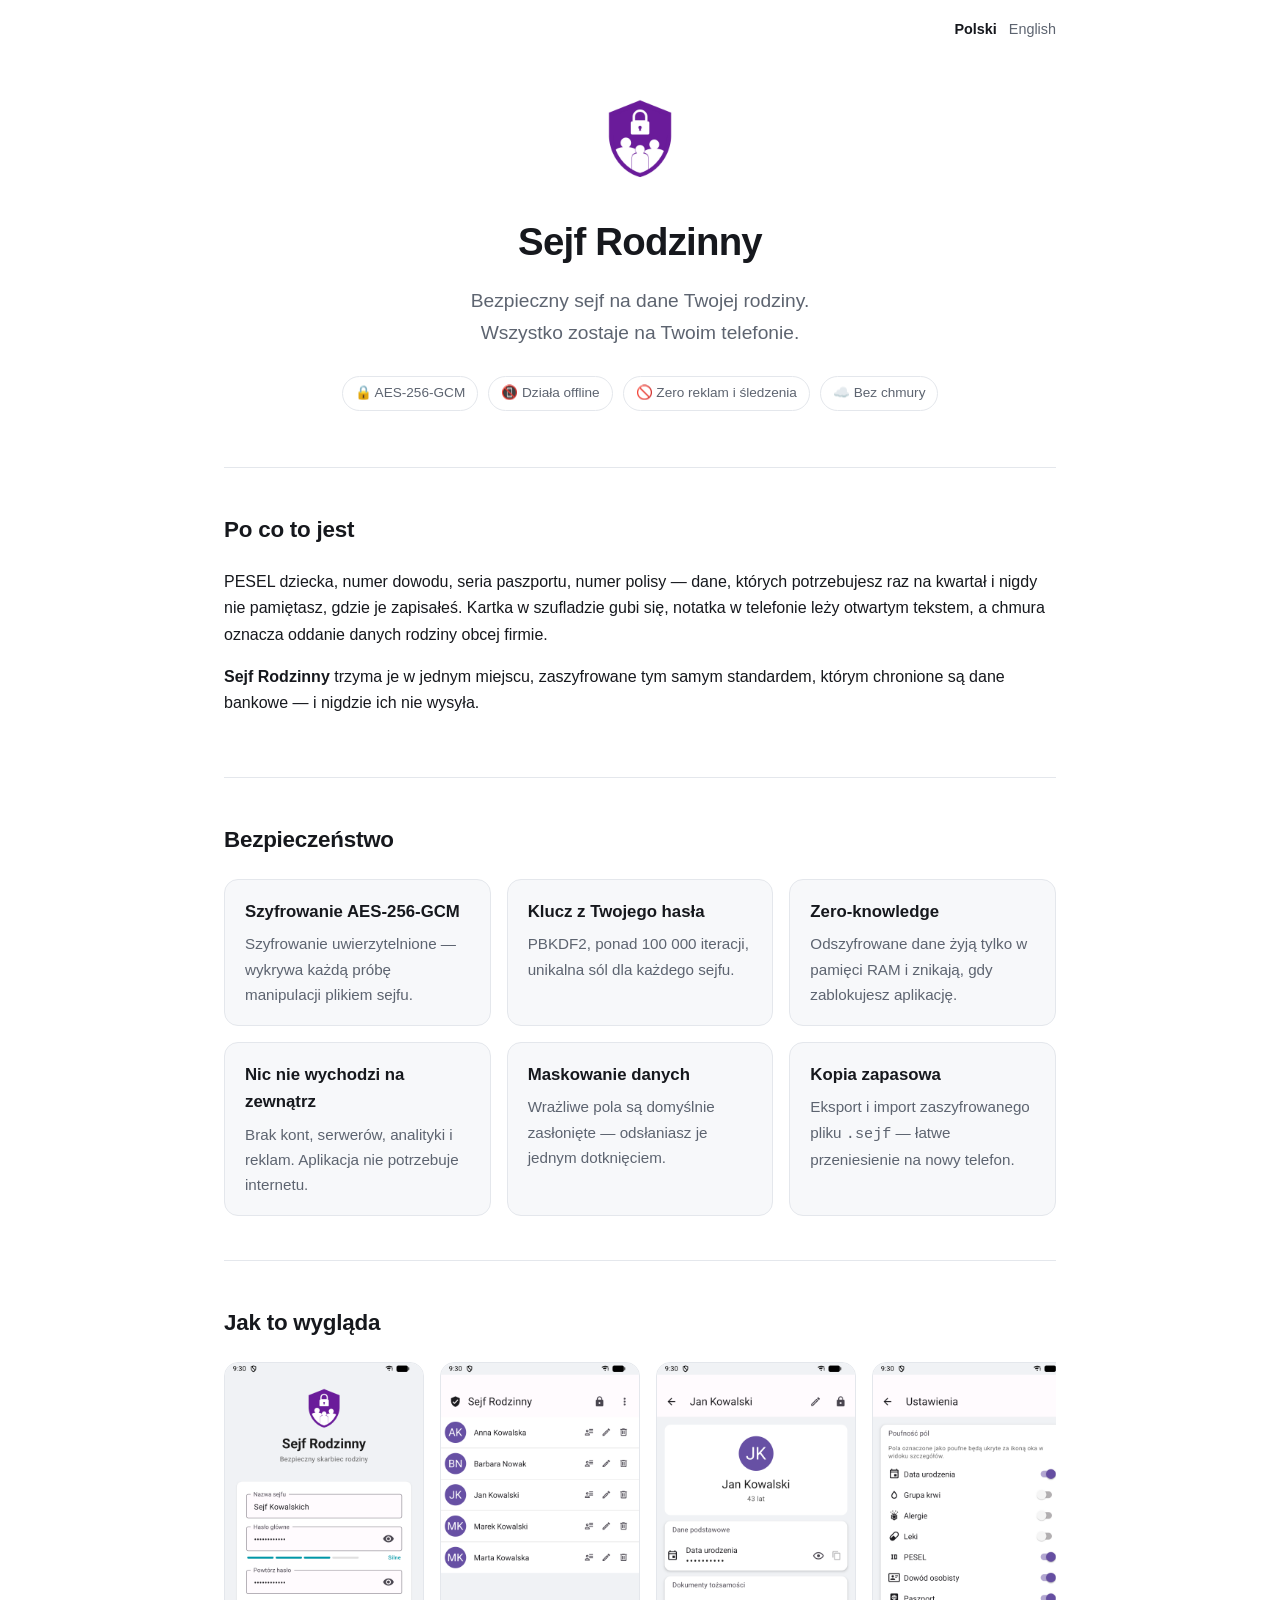
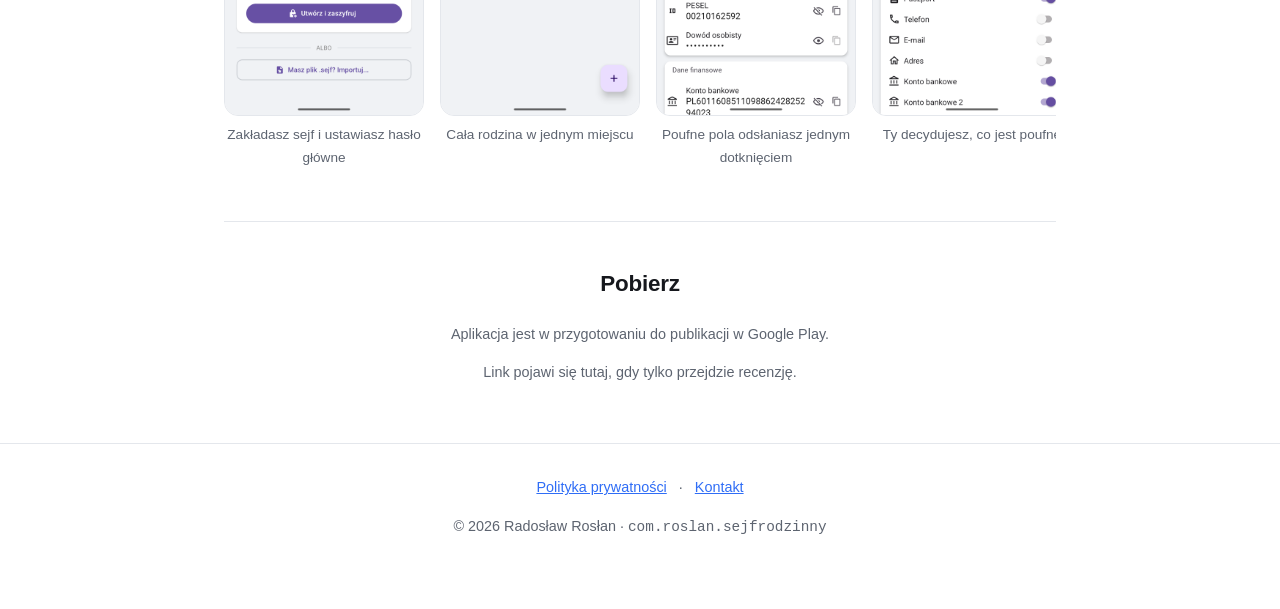
==== index.html @ 8efc65d7 "feat: strona aplikacji (landing PL/EN + polityka prywatności)" ====
<!doctype html>
<html lang="pl">
<head>
  <meta charset="utf-8">
  <meta name="viewport" content="width=device-width, initial-scale=1">
  <title>Sejf Rodzinny — bezpieczny sejf na dane rodziny</title>
  <meta name="description" content="Sejf Rodzinny — szyfrowany AES-256-GCM schowek na dane rodziny. Wszystko zostaje na Twoim telefonie. Bez kont, bez chmury, bez reklam.">
  <link rel="alternate" hreflang="en" href="en/">
  <link rel="alternate" hreflang="pl" href="./">
  <link rel="stylesheet" href="assets/site.css">
</head>
<body>

<div class="wrap">

  <nav class="lang">
    <a href="./" aria-current="true">Polski</a>
    <a href="en/">English</a>
  </nav>

  <header>
    <img class="logo" src="assets/icon.png" alt="Ikona aplikacji Sejf Rodzinny">
    <h1>Sejf Rodzinny</h1>
    <p class="tagline">Bezpieczny sejf na dane Twojej rodziny. Wszystko zostaje na Twoim telefonie.</p>
    <div class="badges">
      <span class="badge">🔒 AES-256-GCM</span>
      <span class="badge">📵 Działa offline</span>
      <span class="badge">🚫 Zero reklam i śledzenia</span>
      <span class="badge">☁️ Bez chmury</span>
    </div>
  </header>

  <section>
    <h2>Po co to jest</h2>
    <p>
      PESEL dziecka, numer dowodu, seria paszportu, numer polisy — dane, których potrzebujesz
      raz na kwartał i nigdy nie pamiętasz, gdzie je zapisałeś. Kartka w szufladzie gubi się,
      notatka w telefonie leży otwartym tekstem, a chmura oznacza oddanie danych rodziny
      obcej firmie.
    </p>
    <p>
      <strong>Sejf Rodzinny</strong> trzyma je w jednym miejscu, zaszyfrowane tym samym standardem,
      którym chronione są dane bankowe — i nigdzie ich nie wysyła.
    </p>
  </section>

  <section>
    <h2>Bezpieczeństwo</h2>
    <div class="features">
      <div class="feature">
        <h3>Szyfrowanie AES-256-GCM</h3>
        <p>Szyfrowanie uwierzytelnione — wykrywa każdą próbę manipulacji plikiem sejfu.</p>
      </div>
      <div class="feature">
        <h3>Klucz z Twojego hasła</h3>
        <p>PBKDF2, ponad 100 000 iteracji, unikalna sól dla każdego sejfu.</p>
      </div>
      <div class="feature">
        <h3>Zero-knowledge</h3>
        <p>Odszyfrowane dane żyją tylko w pamięci RAM i znikają, gdy zablokujesz aplikację.</p>
      </div>
      <div class="feature">
        <h3>Nic nie wychodzi na zewnątrz</h3>
        <p>Brak kont, serwerów, analityki i reklam. Aplikacja nie potrzebuje internetu.</p>
      </div>
      <div class="feature">
        <h3>Maskowanie danych</h3>
        <p>Wrażliwe pola są domyślnie zasłonięte — odsłaniasz je jednym dotknięciem.</p>
      </div>
      <div class="feature">
        <h3>Kopia zapasowa</h3>
        <p>Eksport i import zaszyfrowanego pliku <code>.sejf</code> — łatwe przeniesienie na nowy telefon.</p>
      </div>
    </div>
  </section>

  <section>
    <h2>Jak to wygląda</h2>
    <div class="shots">
      <figure>
        <img src="screenshots/pl/01-welcome-screen-new-vault-creation.png"
             alt="Ekran tworzenia nowego sejfu — nazwa, hasło główne ze wskaźnikiem siły, przycisk „Utwórz i zaszyfruj”">
        <figcaption>Zakładasz sejf i ustawiasz hasło główne</figcaption>
      </figure>
      <figure>
        <img src="screenshots/pl/02-members-list-dashboard.png"
             alt="Lista członków rodziny zapisanych w sejfie">
        <figcaption>Cała rodzina w jednym miejscu</figcaption>
      </figure>
      <figure>
        <img src="screenshots/pl/03-member-details-screen.png"
             alt="Szczegóły osoby — PESEL i numer konta zamaskowane kropkami, odsłaniane ikoną oka">
        <figcaption>Poufne pola odsłaniasz jednym dotknięciem</figcaption>
      </figure>
      <figure>
        <img src="screenshots/pl/04-setting-and-privacy-settings-screen.png"
             alt="Ustawienia poufności pól — przełączniki decydujące, które dane są maskowane">
        <figcaption>Ty decydujesz, co jest poufne</figcaption>
      </figure>
      <figure>
        <img src="screenshots/pl/05-welcome-unlock-screen.png"
             alt="Ekran odblokowania sejfu hasłem">
        <figcaption>Bez hasła nikt nie wejdzie</figcaption>
      </figure>
    </div>
  </section>

  <section class="cta">
    <h2>Pobierz</h2>
    <p class="note">Aplikacja jest w przygotowaniu do publikacji w Google Play.</p>
    <p class="note">Link pojawi się tutaj, gdy tylko przejdzie recenzję.</p>
  </section>

</div>

<footer>
  <div class="wrap">
    <a href="privacy.html">Polityka prywatności</a> ·
    <a href="mailto:radoslaw.roslan@gmail.com">Kontakt</a>
    <p>© 2026 Radosław Rosłan · <code>com.roslan.sejfrodzinny</code></p>
  </div>
</footer>

</body>
</html>
---- assets/site.css ----
:root {
  color-scheme: light dark;
  --bg: #ffffff;
  --fg: #16181d;
  --muted: #5d6470;
  --line: #e4e7ec;
  --card: #f7f8fa;
  --accent: #2f6df6;
  --accent-fg: #ffffff;
}
@media (prefers-color-scheme: dark) {
  :root {
    --bg: #0f1115;
    --fg: #e8eaee;
    --muted: #9aa2af;
    --line: #262a33;
    --card: #171a20;
    --accent: #6d9bff;
    --accent-fg: #0f1115;
  }
}
* { box-sizing: border-box; }
body {
  margin: 0;
  font-family: -apple-system, BlinkMacSystemFont, "Segoe UI", Roboto, Helvetica, Arial, sans-serif;
  line-height: 1.65;
  color: var(--fg);
  background: var(--bg);
  -webkit-font-smoothing: antialiased;
}
.wrap { max-width: 880px; margin: 0 auto; padding: 0 24px; }
a { color: var(--accent); }

/* ---------- language switcher ---------- */
.lang {
  display: flex; justify-content: flex-end; gap: 12px;
  padding-top: 18px; font-size: .9rem;
}
.lang a { text-decoration: none; color: var(--muted); }
.lang a[aria-current="true"] { color: var(--fg); font-weight: 600; }

/* ---------- hero ---------- */
header { padding: 48px 0 56px; text-align: center; }
header img.logo {
  width: 96px; height: 96px; border-radius: 22px; display: block; margin: 0 auto 24px;
}
h1 { font-size: 2.4rem; margin: 0 0 12px; letter-spacing: -0.02em; }
.tagline { font-size: 1.2rem; color: var(--muted); margin: 0 auto; max-width: 34ch; }
.badges { margin-top: 28px; display: flex; gap: 10px; justify-content: center; flex-wrap: wrap; }
.badge {
  font-size: .85rem; padding: 5px 12px; border: 1px solid var(--line);
  border-radius: 999px; color: var(--muted);
}

/* ---------- sections ---------- */
section { padding: 44px 0; border-top: 1px solid var(--line); }
h2 { font-size: 1.4rem; margin: 0 0 20px; letter-spacing: -0.01em; }
h3 { font-size: 1.05rem; margin: 0 0 6px; }

.features { display: grid; gap: 16px; grid-template-columns: repeat(auto-fit, minmax(240px, 1fr)); }
.feature { background: var(--card); border: 1px solid var(--line); border-radius: 14px; padding: 18px 20px; }
.feature p { margin: 0; color: var(--muted); font-size: .95rem; }

/* ---------- screenshots ---------- */
.shots {
  display: flex; gap: 16px; overflow-x: auto; padding-bottom: 8px;
  scroll-snap-type: x mandatory;
}
.shots figure { margin: 0; flex: 0 0 200px; scroll-snap-align: start; }
.shots img {
  width: 100%; border-radius: 14px; border: 1px solid var(--line); display: block;
  background: var(--card);
}
.shots figcaption { font-size: .85rem; color: var(--muted); margin-top: 8px; text-align: center; }

/* ---------- cta ---------- */
.cta { text-align: center; }
.btn {
  display: inline-block; background: var(--accent); color: var(--accent-fg);
  text-decoration: none; font-weight: 600; padding: 12px 24px; border-radius: 10px;
}
.cta .note { color: var(--muted); font-size: .9rem; margin-top: 14px; }

footer {
  border-top: 1px solid var(--line); padding: 32px 0 56px;
  color: var(--muted); font-size: .9rem; text-align: center;
}
footer a { margin: 0 8px; }
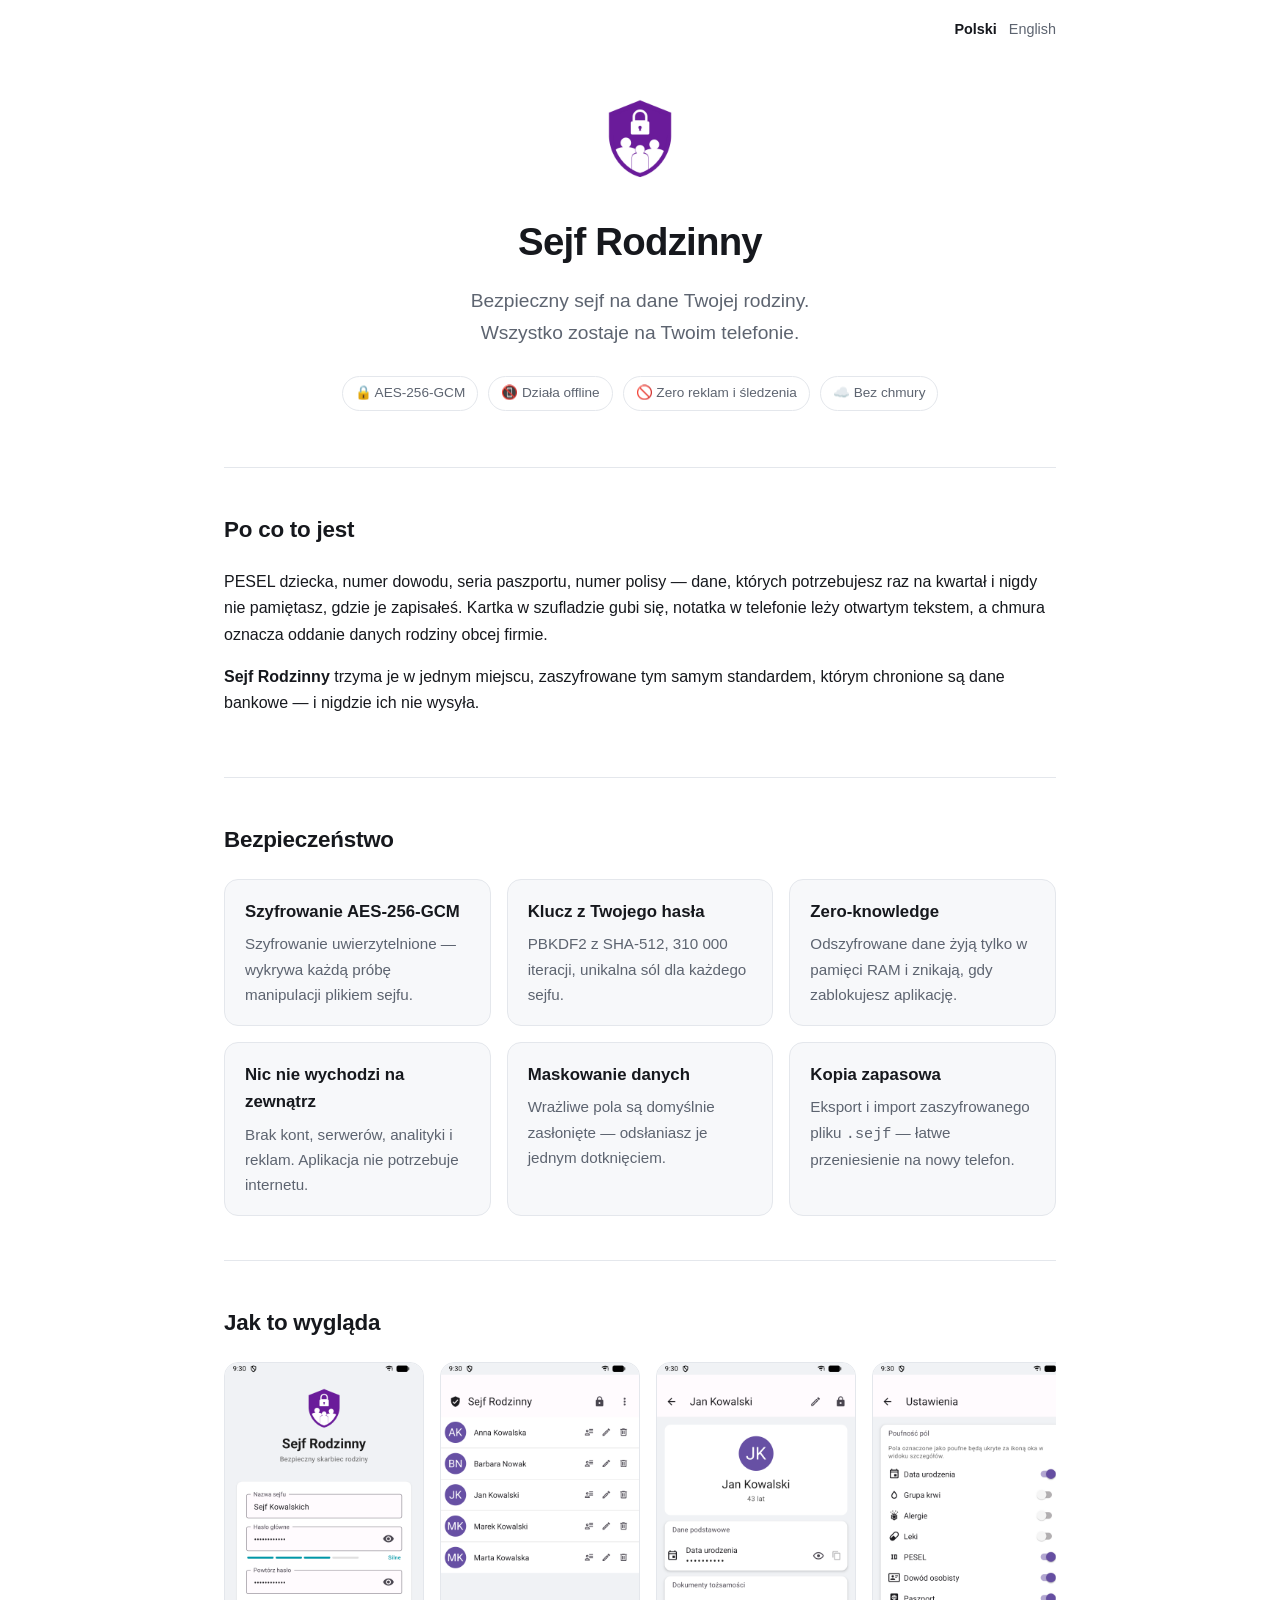
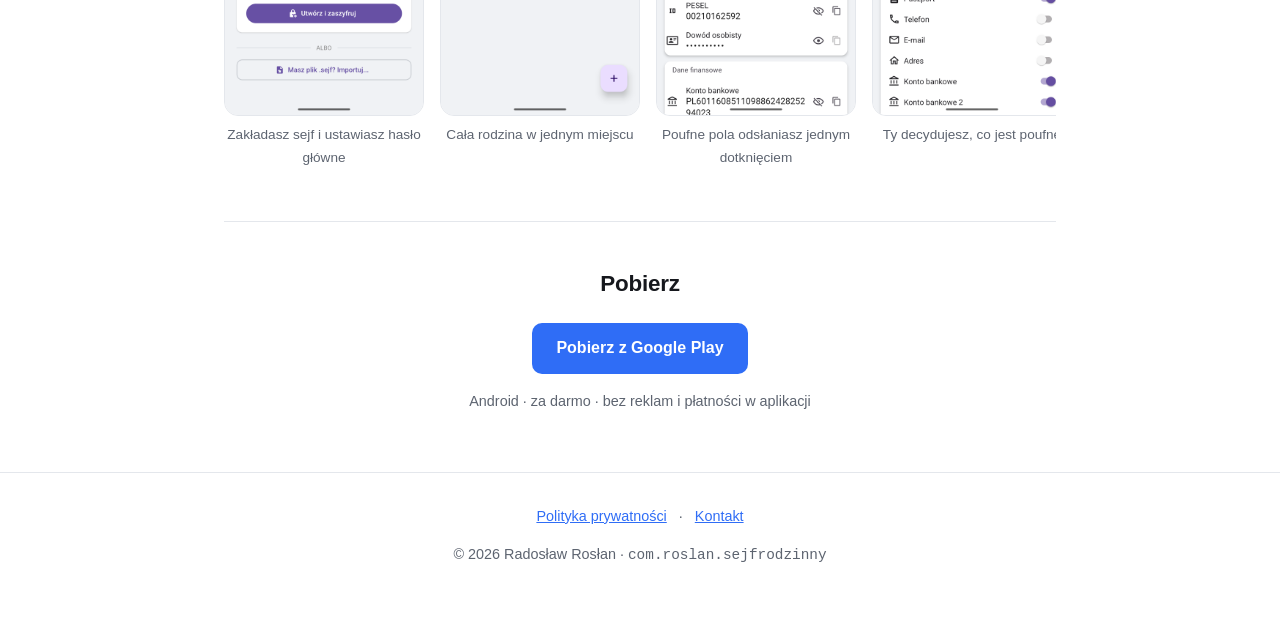
==== commit 9232a7e3: "Dodanie linku do produkcyjnej wersji aplikacji" ====
--- a/index.html
+++ b/index.html
@@ -53,7 +53,7 @@
       </div>
       <div class="feature">
         <h3>Klucz z Twojego hasła</h3>
-        <p>PBKDF2, ponad 100 000 iteracji, unikalna sól dla każdego sejfu.</p>
+        <p>PBKDF2 z SHA-512, 310 000 iteracji, unikalna sól dla każdego sejfu.</p>
       </div>
       <div class="feature">
         <h3>Zero-knowledge</h3>
@@ -107,8 +107,12 @@
 
   <section class="cta">
     <h2>Pobierz</h2>
-    <p class="note">Aplikacja jest w przygotowaniu do publikacji w Google Play.</p>
-    <p class="note">Link pojawi się tutaj, gdy tylko przejdzie recenzję.</p>
+    <p>
+      <a class="btn" href="https://play.google.com/store/apps/details?id=com.roslan.sejfrodzinny">
+        Pobierz z Google Play
+      </a>
+    </p>
+    <p class="note">Android · za darmo · bez reklam i płatności w aplikacji</p>
   </section>
 
 </div>
